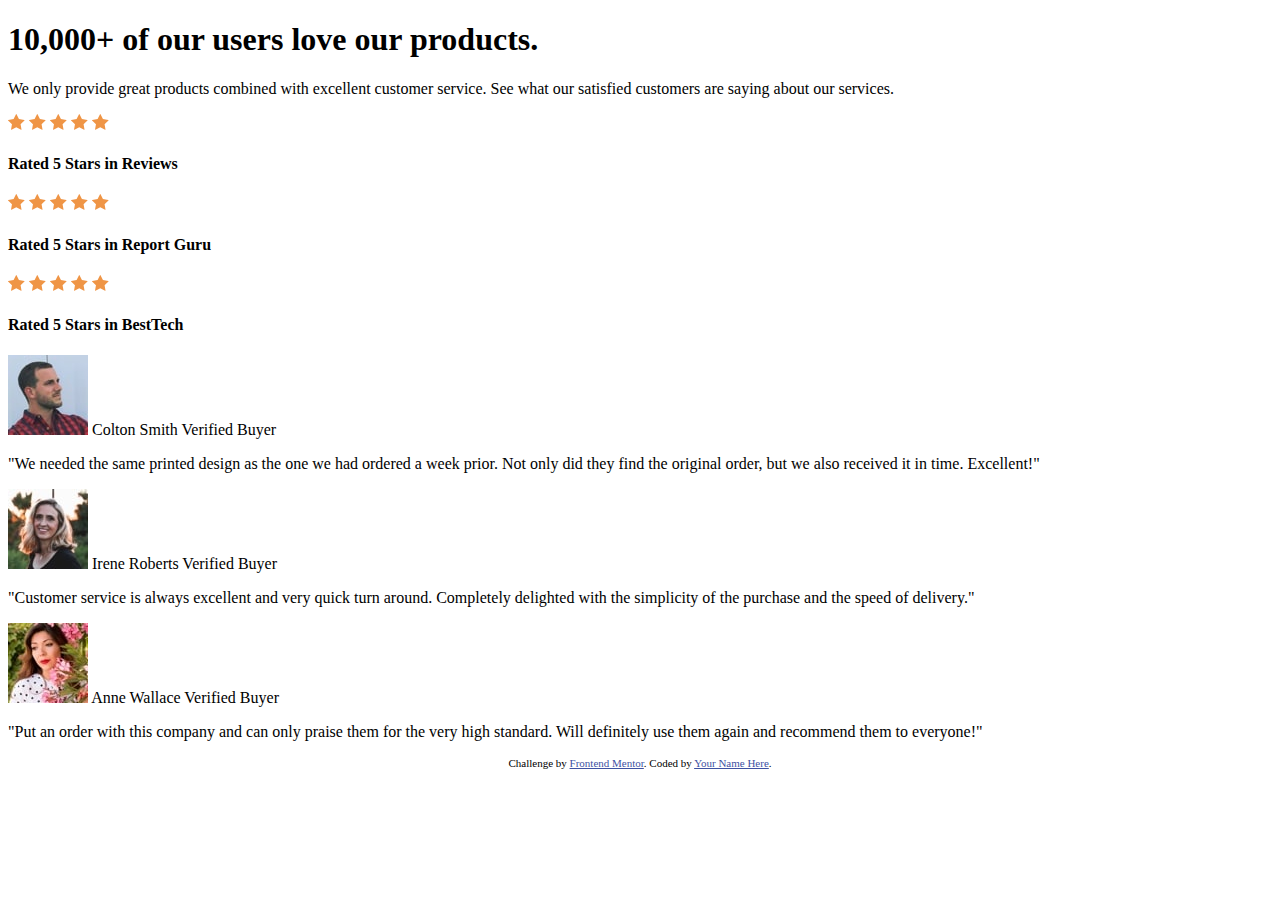
==== index.html @ 81e2a5a0 "Primer commit" ====
<!DOCTYPE html>
<html lang="en">
  <head>
    <meta charset="UTF-8" />
    <meta name="viewport" content="width=device-width, initial-scale=1.0" />
    <link rel="stylesheet" href="./scss/main.css">
    <link rel="icon" type="image/png" sizes="32x32" href="./images/favicon-32x32.png"/>

    <title>Frontend Mentor | Social proof section</title>

    <style>
      
    </style>
  </head>
  <body>
    <header>
      <h1>10,000+ of our users love our products.</h1>
      <p>We only provide great products combined with excellent customer service.
        See what our satisfied customers are saying about our services.</p>
    </header>

    <div class="starscontainer">
      <div class="stars star1">
        <div class="fivestars">
          <img src="images/icon-star.svg" alt="">
          <img src="images/icon-star.svg" alt="">
          <img src="images/icon-star.svg" alt="">
          <img src="images/icon-star.svg" alt="">
          <img src="images/icon-star.svg" alt="">
        </div>
        <h4 class="text">Rated 5 Stars in Reviews</h4>
      </div>
      <div class="stars star2">
        <div class="fivestars">
          <img src="images/icon-star.svg" alt="">
          <img src="images/icon-star.svg" alt="">
          <img src="images/icon-star.svg" alt="">
          <img src="images/icon-star.svg" alt="">
          <img src="images/icon-star.svg" alt="">
        </div>
        <h4 class="text">Rated 5 Stars in Report Guru</h4>
      </div>
      <div class="stars star3">
        <div class="fivestars">
          <img src="images/icon-star.svg" alt="">
          <img src="images/icon-star.svg" alt="">
          <img src="images/icon-star.svg" alt="">
          <img src="images/icon-star.svg" alt="">
          <img src="images/icon-star.svg" alt="">
        </div>
        <h4 class="text">Rated 5 Stars in BestTech</h4>
      </div>
    </div>
    
    <div class="cardscontainer">
      <div class="cards card1">
        <img src="./images/image-colton.jpg" alt="">
        <span class="name">Colton Smith</span>
        <span class="status">Verified Buyer</span>
        <p>"We needed the same printed design as the one we had ordered a week prior.
          Not only did they find the original order, but we also received it in time. Excellent!"</p>
      </div>
      
      <div class="cards card2">
        <img src="images/image-irene.jpg" alt="">
        <span class="name">Irene Roberts</span>
        <span class="status">Verified Buyer</span>
        <p>"Customer service is always excellent and very quick turn around. Completely
          delighted with the simplicity of the purchase and the speed of delivery."</p>
      </div>
      
      <div class="cards card3">
        <img src="images/image-anne.jpg" alt="">
        <span class="name">Anne Wallace</span>
        <span class="status">Verified Buyer</span>
        <p>"Put an order with this company and can only praise them for the very high
          standard. Will definitely use them again and recommend them to everyone!"</p>
      </div>
    </div>

    <footer>
      <div class="attribution">
        Challenge by
        <a href="https://www.frontendmentor.io?ref=challenge" target="_blank"
          >Frontend Mentor</a
        >. Coded by <a href="#">Your Name Here</a>.
      </div>
    </footer>
  </body>
</html>
---- scss/main.css ----
/*------------------------------FOOTER-----------------------------------*/
.attribution {
  font-size: 11px;
  text-align: center;
}

.attribution a {
  color: hsl(228deg, 45%, 44%);
}/*# sourceMappingURL=main.css.map */
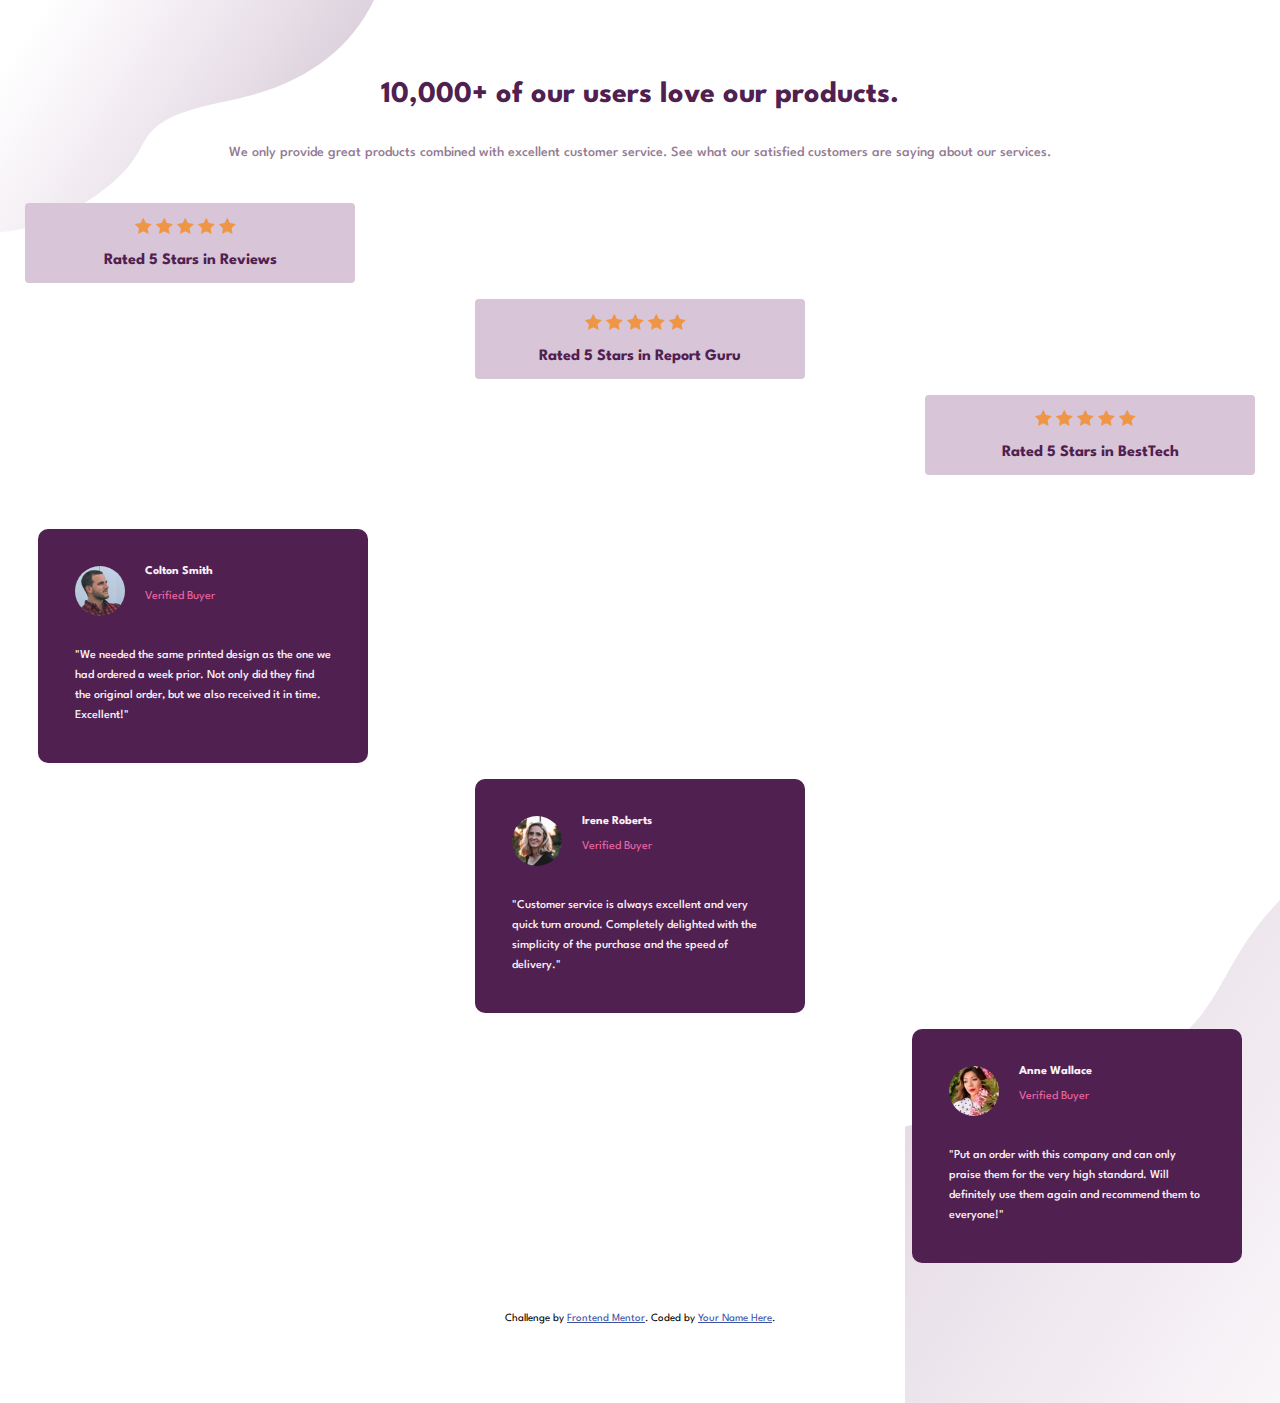
==== commit 89ec8cc3: "Se empieza con responsive" ====
--- a/index.html
+++ b/index.html
@@ -8,83 +8,81 @@
 
     <title>Frontend Mentor | Social proof section</title>
 
-    <style>
-      
-    </style>
+    
   </head>
   <body>
-    <header>
-      <h1>10,000+ of our users love our products.</h1>
-      <p>We only provide great products combined with excellent customer service.
-        See what our satisfied customers are saying about our services.</p>
-    </header>
-
-    <div class="starscontainer">
-      <div class="stars star1">
-        <div class="fivestars">
-          <img src="images/icon-star.svg" alt="">
-          <img src="images/icon-star.svg" alt="">
-          <img src="images/icon-star.svg" alt="">
-          <img src="images/icon-star.svg" alt="">
-          <img src="images/icon-star.svg" alt="">
+    <div class="container">
+      <header>
+        <h1>10,000+ of our users love our products.</h1>
+        <p>We only provide great products combined with excellent customer service.
+          See what our satisfied customers are saying about our services.</p>
+      </header>
+      <div class="starscontainer">
+        <div class="stars star1">
+          <div class="fivestars">
+            <img src="images/icon-star.svg" alt="">
+            <img src="images/icon-star.svg" alt="">
+            <img src="images/icon-star.svg" alt="">
+            <img src="images/icon-star.svg" alt="">
+            <img src="images/icon-star.svg" alt="">
+          </div>
+          <h4 class="text">Rated 5 Stars in Reviews</h4>
         </div>
-        <h4 class="text">Rated 5 Stars in Reviews</h4>
-      </div>
-      <div class="stars star2">
-        <div class="fivestars">
-          <img src="images/icon-star.svg" alt="">
-          <img src="images/icon-star.svg" alt="">
-          <img src="images/icon-star.svg" alt="">
-          <img src="images/icon-star.svg" alt="">
-          <img src="images/icon-star.svg" alt="">
+        <div class="stars star2">
+          <div class="fivestars">
+            <img src="images/icon-star.svg" alt="">
+            <img src="images/icon-star.svg" alt="">
+            <img src="images/icon-star.svg" alt="">
+            <img src="images/icon-star.svg" alt="">
+            <img src="images/icon-star.svg" alt="">
+          </div>
+          <h4 class="text">Rated 5 Stars in Report Guru</h4>
         </div>
-        <h4 class="text">Rated 5 Stars in Report Guru</h4>
-      </div>
-      <div class="stars star3">
-        <div class="fivestars">
-          <img src="images/icon-star.svg" alt="">
-          <img src="images/icon-star.svg" alt="">
-          <img src="images/icon-star.svg" alt="">
-          <img src="images/icon-star.svg" alt="">
-          <img src="images/icon-star.svg" alt="">
+        <div class="stars star3">
+          <div class="fivestars">
+            <img src="images/icon-star.svg" alt="">
+            <img src="images/icon-star.svg" alt="">
+            <img src="images/icon-star.svg" alt="">
+            <img src="images/icon-star.svg" alt="">
+            <img src="images/icon-star.svg" alt="">
+          </div>
+          <h4 class="text">Rated 5 Stars in BestTech</h4>
         </div>
-        <h4 class="text">Rated 5 Stars in BestTech</h4>
-      </div>
-    </div>
-    
-    <div class="cardscontainer">
-      <div class="cards card1">
-        <img src="./images/image-colton.jpg" alt="">
-        <span class="name">Colton Smith</span>
-        <span class="status">Verified Buyer</span>
-        <p>"We needed the same printed design as the one we had ordered a week prior.
-          Not only did they find the original order, but we also received it in time. Excellent!"</p>
       </div>
       
-      <div class="cards card2">
-        <img src="images/image-irene.jpg" alt="">
-        <span class="name">Irene Roberts</span>
-        <span class="status">Verified Buyer</span>
-        <p>"Customer service is always excellent and very quick turn around. Completely
-          delighted with the simplicity of the purchase and the speed of delivery."</p>
+      <div class="cardscontainer">
+        <div class="cards card1">
+          <img src="./images/image-colton.jpg" alt="">
+          <span class="name">Colton Smith</span>
+          <span class="status">Verified Buyer</span>
+          <p>"We needed the same printed design as the one we had ordered a week prior.
+            Not only did they find the original order, but we also received it in time. Excellent!"</p>
+        </div>
+      
+        <div class="cards card2">
+          <img src="images/image-irene.jpg" alt="">
+          <span class="name">Irene Roberts</span>
+          <span class="status">Verified Buyer</span>
+          <p>"Customer service is always excellent and very quick turn around. Completely
+            delighted with the simplicity of the purchase and the speed of delivery."</p>
+        </div>
+      
+        <div class="cards card3">
+          <img src="images/image-anne.jpg" alt="">
+          <span class="name">Anne Wallace</span>
+          <span class="status">Verified Buyer</span>
+          <p>"Put an order with this company and can only praise them for the very high
+            standard. Will definitely use them again and recommend them to everyone!"</p>
+        </div>
       </div>
-      
-      <div class="cards card3">
-        <img src="images/image-anne.jpg" alt="">
-        <span class="name">Anne Wallace</span>
-        <span class="status">Verified Buyer</span>
-        <p>"Put an order with this company and can only praise them for the very high
-          standard. Will definitely use them again and recommend them to everyone!"</p>
-      </div>
+      <footer>
+        <div class="attribution">
+          Challenge by
+          <a href="https://www.frontendmentor.io?ref=challenge" target="_blank"
+            >Frontend Mentor</a
+          >. Coded by <a href="#">Your Name Here</a>.
+        </div>
+      </footer>
     </div>
-
-    <footer>
-      <div class="attribution">
-        Challenge by
-        <a href="https://www.frontendmentor.io?ref=challenge" target="_blank"
-          >Frontend Mentor</a
-        >. Coded by <a href="#">Your Name Here</a>.
-      </div>
-    </footer>
   </body>
 </html>
--- a/scss/main.css
+++ b/scss/main.css
@@ -1,3 +1,125 @@
+@import url("https://fonts.googleapis.com/css2?family=League+Spartan:wght@400;500;700&family=Permanent+Marker&display=swap");
+/*------------------------------HEADER-----------------------------------*/
+header {
+  margin-bottom: 30px;
+}
+
+header h1 {
+  color: hsl(300deg, 43%, 22%);
+  font-size: 30px;
+  font-weight: 700;
+  line-height: 30px;
+  text-align: center;
+  margin: 0 64px 30px 64px;
+}
+
+header p {
+  color: hsl(303deg, 10%, 53%);
+  text-align: center;
+  line-height: 25px;
+  font-size: 14px;
+  font-weight: 500;
+  margin: 0 28px 0 28px;
+}
+
+.stars {
+  background-color: hsl(300deg, 19%, 81%);
+  border-radius: 4px;
+  margin: 8px 0;
+  width: 330px;
+  height: 80px;
+  padding: 15px;
+  font-weight: 700;
+  color: hsl(300deg, 43%, 22%);
+  display: flex;
+  flex-direction: column;
+  justify-content: space-between;
+  align-items: center;
+}
+
+.stars .fivestars {
+  min-width: 110px;
+}
+
+.stars .text {
+  min-width: 240px;
+  text-align: center;
+}
+
+/*------------------------------CARDS-----------------------------------*/
+.cards {
+  background-color: hsl(300deg, 43%, 22%);
+  border-radius: 10px;
+  max-width: 330px;
+  padding: 37px;
+  margin: 16px 24px 0px 24px;
+  color: hsl(300deg, 24%, 96%);
+  font-size: 12px;
+  display: grid;
+  grid-template-columns: 1fr 10fr;
+}
+
+.cards img {
+  border-radius: 50%;
+  width: 50px;
+  margin-right: 20px;
+  grid-column: 1/2;
+  grid-row: 1/3;
+}
+
+.cards .name {
+  font-weight: 700;
+  grid-column: 2/3;
+}
+
+.cards .status {
+  color: hsl(333deg, 80%, 67%);
+  grid-column: 2/3;
+}
+
+.cards p {
+  font-weight: 500;
+  line-height: 20px;
+  grid-column: 1/3;
+  margin-top: 30px;
+}
+
+* {
+  margin: 0;
+  padding: 0;
+  box-sizing: border-box;
+}
+
+body {
+  background: url(../images/bg-pattern-top-mobile.svg), url(../images/bg-pattern-bottom-mobile.svg);
+  background-repeat: no-repeat;
+  background-position: top left, bottom right;
+  font-family: "League Spartan", sans-serif;
+}
+
+.container {
+  margin: 80px auto;
+  display: flex;
+  flex-direction: column;
+}
+
+/*------------------------------STARS-----------------------------------*/
+.starscontainer {
+  display: flex;
+  flex-direction: column;
+  align-items: center;
+  margin-bottom: 30px;
+}
+
+/*------------------------------STARS-----------------------------------*/
+.cardscontainer {
+  display: flex;
+  flex-direction: column;
+  justify-content: space-between;
+  align-items: center;
+  margin-bottom: 50px;
+}
+
 /*------------------------------FOOTER-----------------------------------*/
 .attribution {
   font-size: 11px;
@@ -6,4 +128,26 @@
 
 .attribution a {
   color: hsl(228deg, 45%, 44%);
+}
+
+/*--------------------------RESPONSIVE >375px---------------------------*/
+@media only screen and (min-width: 376px) {
+  .starscontainer {
+    padding: 0 25px;
+  }
+  .star1 {
+    align-self: flex-start;
+  }
+  .star3 {
+    align-self: flex-end;
+  }
+  .cardscontainer {
+    padding: 0 14px;
+  }
+  .card1 {
+    align-self: flex-start;
+  }
+  .card3 {
+    align-self: flex-end;
+  }
 }/*# sourceMappingURL=main.css.map */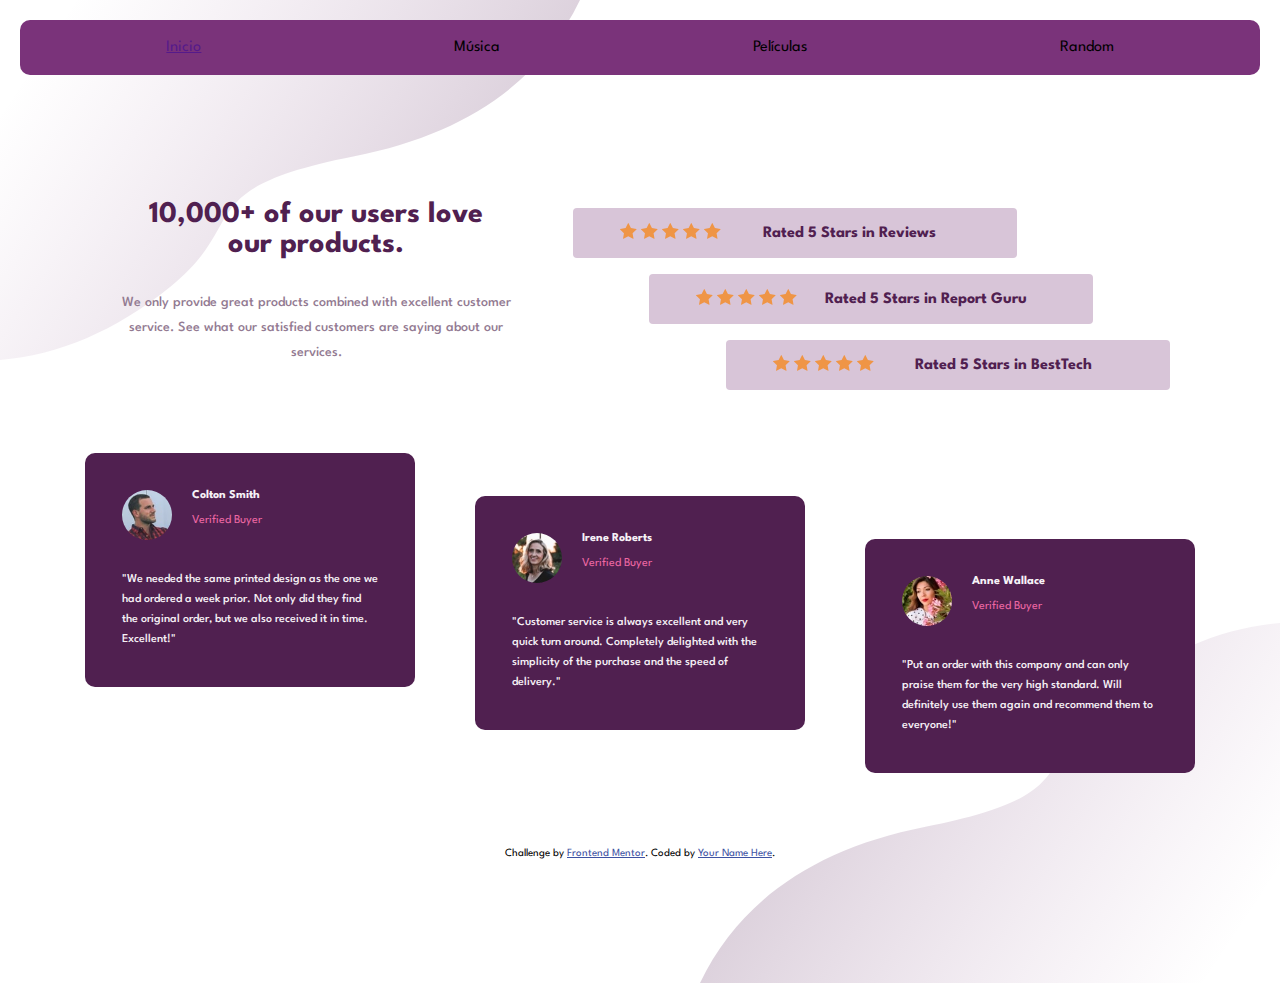
==== commit 3ce74793: "intentando que sass no arruine mi proyecto otra vez" ====
--- a/index.html
+++ b/index.html
@@ -6,11 +6,34 @@
     <link rel="stylesheet" href="./scss/main.css">
     <link rel="icon" type="image/png" sizes="32x32" href="./images/favicon-32x32.png"/>
 
-    <title>Frontend Mentor | Social proof section</title>
+    <title>PreEntrega</title>
 
     
   </head>
   <body>
+
+    <div class="menu">
+        <ul>
+          <li><a href="">Inicio</a></li>
+          <li><a href=""></a>Música</li>
+          <li><a href=""></a>Películas</li>
+          <li><a href=""></a>Random</li>
+        </ul>
+    </div>
+
+
+
+
+
+
+
+
+
+
+
+
+
+
     <div class="container">
       <header>
         <h1>10,000+ of our users love our products.</h1>
--- a/scss/main.css
+++ b/scss/main.css
@@ -22,6 +22,7 @@
   margin: 0 28px 0 28px;
 }
 
+/*------------------------------STARS-----------------------------------*/
 .stars {
   background-color: hsl(300deg, 19%, 81%);
   border-radius: 4px;
@@ -84,6 +85,17 @@
   margin-top: 30px;
 }
 
+.menu ul {
+  margin: 20px;
+  padding: 20px;
+  background-color: hsl(300deg, 41%, 34%);
+  list-style: none;
+  display: flex;
+  justify-content: space-around;
+  align-items: center;
+  border-radius: 10px;
+}
+
 * {
   margin: 0;
   padding: 0;
@@ -150,4 +162,96 @@
   .card3 {
     align-self: flex-end;
   }
+}
+/*--------------------------RESPONSIVE >768px---------------------------*/
+@media only screen and (min-width: 768px) {
+  body {
+    background: url(../images/bg-pattern-top-desktop.svg), url(../images/bg-pattern-bottom-desktop.svg);
+    background-position: top left, bottom right;
+    background-repeat: no-repeat;
+    background-size: 400px;
+  }
+  .stars {
+    flex-direction: row;
+    width: 444px;
+    height: 50px;
+    justify-content: center;
+  }
+  .cardscontainer {
+    display: grid;
+    grid-template-columns: 1fr 1fr;
+  }
+  .card1 {
+    grid-column: 1/2;
+    justify-self: center;
+  }
+  .card2 {
+    grid-column: 2/3;
+    justify-self: center;
+  }
+  .card3 {
+    grid-column: 1/3;
+    grid-row: 2/3;
+    justify-self: center;
+  }
+}
+/*--------------------------RESPONSIVE >895px---------------------------*/
+@media only screen and (min-width: 894px) {
+  .container {
+    display: grid;
+    grid-template-columns: repeat(12, 1fr);
+    row-gap: 25px;
+  }
+  header {
+    grid-column: 1/6;
+  }
+  .starscontainer {
+    grid-column: 6/-1;
+  }
+  .cardscontainer {
+    grid-column: 1/-1;
+  }
+  footer {
+    grid-column: 1/-1;
+  }
+}
+/*--------------------------RESPONSIVE >1160px---------------------------*/
+@media only screen and (min-width: 1160px) {
+  body {
+    background-size: 580px;
+  }
+  .container {
+    margin: 125px auto;
+    max-width: 1110px;
+  }
+  .cardscontainer {
+    display: flex;
+    flex-direction: row;
+    padding: 0;
+    height: 320px;
+  }
+  .cards {
+    margin: 0;
+  }
+}
+/*--------------------------RESPONSIVE >1440px---------------------------*/
+@media only screen and (min-width: 1440px) {
+  header {
+    max-width: 430px;
+    margin: 0;
+  }
+  header h1 {
+    font-size: 45px;
+    text-align: left;
+    margin: 0;
+    line-height: 45px;
+  }
+  header p {
+    text-align: left;
+    margin: 15px 0 30px 0;
+  }
+  .starscontainer {
+    grid-column: 7/-1;
+    padding: 0;
+  }
 }/*# sourceMappingURL=main.css.map */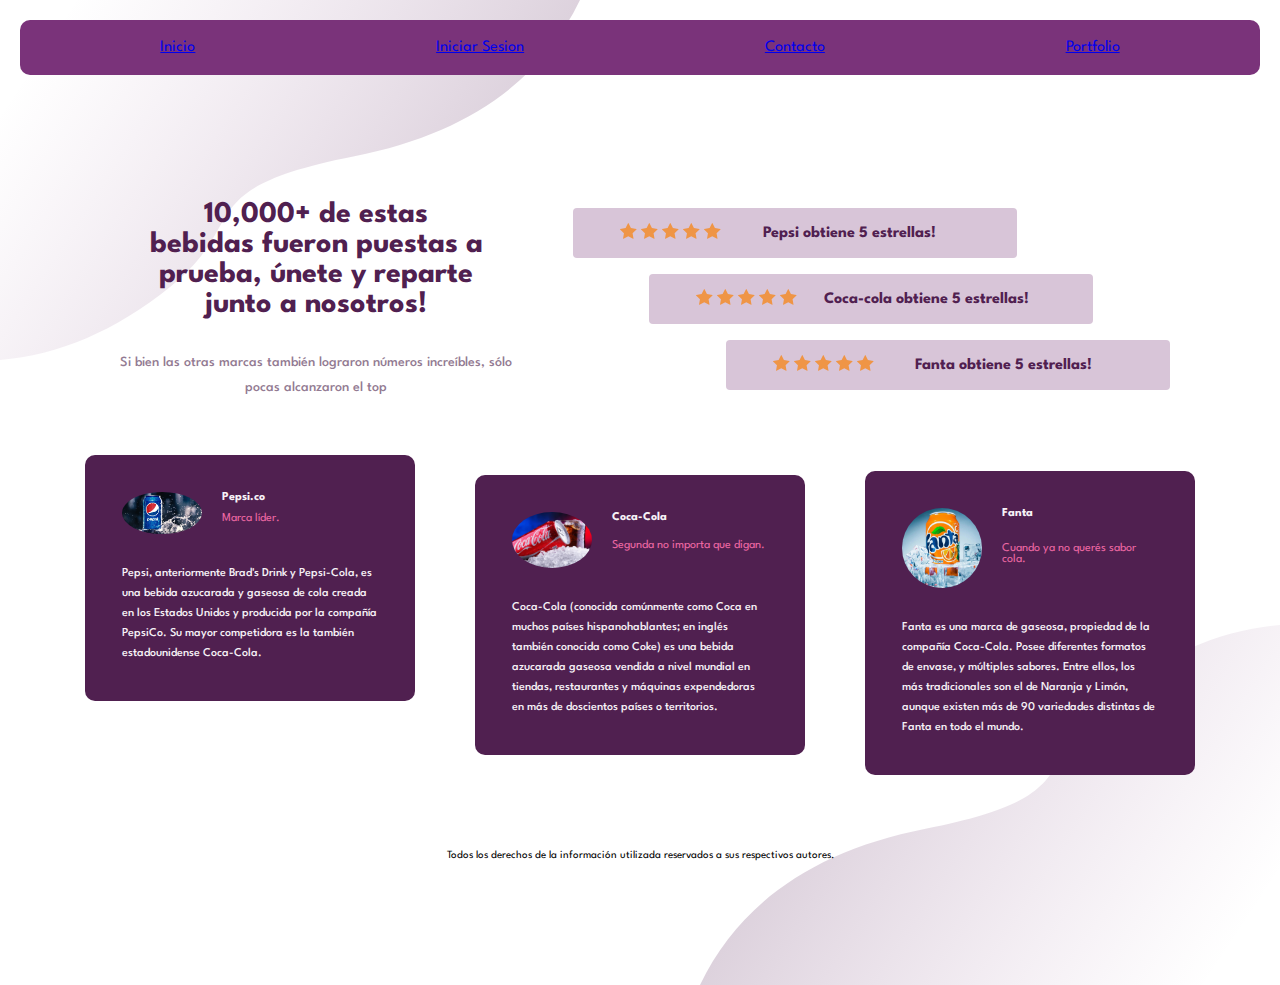
==== commit b238792e: "Terminadas las secciones aunque sass solo complicó todo" ====
--- a/index.html
+++ b/index.html
@@ -14,31 +14,20 @@
 
     <div class="menu">
         <ul>
-          <li><a href="">Inicio</a></li>
-          <li><a href=""></a>Música</li>
-          <li><a href=""></a>Películas</li>
-          <li><a href=""></a>Random</li>
+          <li><a href="./index.html">Inicio</a></li>
+          <li><a href="./secc-index/login.html">Iniciar Sesion</a></li>
+          <li><a href="./secc-index/contacto.html">Contacto</a></li>
+          <li><a href="./secc-index/portfolio.html">Portfolio</a></li>
         </ul>
     </div>
 
 
-
-
-
-
-
-
-
-
-
-
-
-
     <div class="container">
       <header>
-        <h1>10,000+ of our users love our products.</h1>
-        <p>We only provide great products combined with excellent customer service.
-          See what our satisfied customers are saying about our services.</p>
+        <h1>10,000+ de estas bebidas fueron puestas a prueba, únete y reparte junto a nosotros!</h1>
+        <p>Si bien las otras marcas también lograron números increíbles, sólo
+          pocas alcanzaron el top
+        </p>
       </header>
       <div class="starscontainer">
         <div class="stars star1">
@@ -49,7 +38,7 @@
             <img src="images/icon-star.svg" alt="">
             <img src="images/icon-star.svg" alt="">
           </div>
-          <h4 class="text">Rated 5 Stars in Reviews</h4>
+          <h4 class="text">Pepsi obtiene 5 estrellas!</h4>
         </div>
         <div class="stars star2">
           <div class="fivestars">
@@ -59,7 +48,7 @@
             <img src="images/icon-star.svg" alt="">
             <img src="images/icon-star.svg" alt="">
           </div>
-          <h4 class="text">Rated 5 Stars in Report Guru</h4>
+          <h4 class="text">Coca-cola obtiene 5 estrellas!</h4>
         </div>
         <div class="stars star3">
           <div class="fivestars">
@@ -69,41 +58,35 @@
             <img src="images/icon-star.svg" alt="">
             <img src="images/icon-star.svg" alt="">
           </div>
-          <h4 class="text">Rated 5 Stars in BestTech</h4>
+          <h4 class="text">Fanta obtiene 5 estrellas!</h4>
         </div>
       </div>
       
       <div class="cardscontainer">
         <div class="cards card1">
-          <img src="./images/image-colton.jpg" alt="">
-          <span class="name">Colton Smith</span>
-          <span class="status">Verified Buyer</span>
-          <p>"We needed the same printed design as the one we had ordered a week prior.
-            Not only did they find the original order, but we also received it in time. Excellent!"</p>
+          <img src="./imagenes/pepsi.jpg" alt="">
+          <span class="name">Pepsi.co</span>
+          <span class="status">Marca líder.</span>
+          <p>Pepsi, anteriormente Brad's Drink y Pepsi-Cola, es una bebida azucarada y gaseosa de cola creada en los Estados Unidos y producida por la compañía PepsiCo. Su mayor competidora es la también estadounidense Coca-Cola.</p>
         </div>
       
         <div class="cards card2">
-          <img src="images/image-irene.jpg" alt="">
-          <span class="name">Irene Roberts</span>
-          <span class="status">Verified Buyer</span>
-          <p>"Customer service is always excellent and very quick turn around. Completely
-            delighted with the simplicity of the purchase and the speed of delivery."</p>
+          <img src="./imagenes/coca.jpg" alt="">
+          <span class="name">Coca-Cola</span>
+          <span class="status">Segunda no importa que digan.</span>
+          <p>Coca-Cola (conocida comúnmente como Coca en muchos países hispanohablantes; en inglés también conocida como Coke) es una bebida azucarada gaseosa vendida a nivel mundial en tiendas, restaurantes y máquinas expendedoras en más de doscientos países o territorios.</p>
         </div>
       
         <div class="cards card3">
-          <img src="images/image-anne.jpg" alt="">
-          <span class="name">Anne Wallace</span>
-          <span class="status">Verified Buyer</span>
-          <p>"Put an order with this company and can only praise them for the very high
-            standard. Will definitely use them again and recommend them to everyone!"</p>
+          <img src="./imagenes/fanta.jpg" alt="">
+          <span class="name">Fanta</span>
+          <span class="status">Cuando ya no querés sabor cola.</span>
+          <p>Fanta es una marca de gaseosa, propiedad de la compañía Coca-Cola. Posee diferentes formatos de envase, y múltiples sabores. Entre ellos, los más tradicionales son el de Naranja y Limón, aunque existen más de 90 variedades distintas de Fanta en todo el mundo.</p>
         </div>
       </div>
       <footer>
         <div class="attribution">
-          Challenge by
-          <a href="https://www.frontendmentor.io?ref=challenge" target="_blank"
-            >Frontend Mentor</a
-          >. Coded by <a href="#">Your Name Here</a>.
+          Todos los derechos de la información utilizada reservados a sus respectivos autores.
         </div>
       </footer>
     </div>
--- a/scss/main.css
+++ b/scss/main.css
@@ -62,7 +62,7 @@
 
 .cards img {
   border-radius: 50%;
-  width: 50px;
+  width: 80px;
   margin-right: 20px;
   grid-column: 1/2;
   grid-row: 1/3;
@@ -94,6 +94,141 @@
   justify-content: space-around;
   align-items: center;
   border-radius: 10px;
+}
+
+.sectionall {
+  font-family: arial;
+  background-image: url("./bg.png");
+}
+
+.form-login {
+  width: 400px;
+  height: 340px;
+  background: #4e4d4d;
+  margin: auto;
+  margin-top: 180px;
+  box-shadow: 7px 13px 37px #000;
+  padding: 20px 30px;
+  border-top: 4px solid #017bab;
+  color: white;
+}
+
+.form-login h5 {
+  margin: 0;
+  text-align: center;
+  height: 40px;
+  margin-bottom: 30px;
+  border-bottom: 1px solid;
+  font-size: 20px;
+}
+
+.controls {
+  width: 100%;
+  border: 1px solid #017bab;
+  margin-bottom: 15px;
+  padding: 11px 10px;
+  background: #252323;
+  font-size: 14px;
+  font-weight: bold;
+}
+
+.buttons {
+  width: 100%;
+  height: 40px;
+  background: #017bab;
+  border: none;
+  color: white;
+  margin-bottom: 16px;
+}
+
+.form-login p {
+  height: 40px;
+  text-align: center;
+  border-bottom: 1px solid;
+}
+
+.form-login a {
+  color: white;
+  text-decoration: none;
+  font-size: 14px;
+}
+
+.form-login a:hover {
+  text-decoration: underline;
+}
+
+* {
+  margin: 0;
+  padding: 0;
+  box-sizing: border-box;
+}
+
+body {
+  background: #a8e6cf;
+  font-family: Arial, Helvetica, sans-serif;
+}
+
+.form-contact {
+  background: #FFF;
+  width: 400px;
+  position: absolute;
+  top: 50%;
+  left: 50%;
+  transform: translate(-50%, -50%);
+  box-shadow: 7px 13px 37px rgba(0, 0, 0, 0.8);
+}
+
+.header-contacto {
+  width: 100%;
+  background: #ff165d;
+  overflow: hidden;
+  color: white;
+}
+
+header span {
+  font-size: 100px;
+  display: block;
+  text-align: center;
+  padding: 2.5rem;
+}
+
+.contact {
+  padding: 0.8rem;
+  overflow: hidden;
+  color: gray;
+}
+
+.contact label, .contact input, .contact textarea {
+  display: block;
+  width: 100%;
+  margin-bottom: 5px;
+}
+
+.contact label {
+  font-weight: 700;
+}
+
+.contact input:not([type=submit]), .contact textarea {
+  border: none;
+  border-bottom: 2px solid #ff165d;
+  margin-bottom: 10px;
+  font-size: 20px;
+  outline: none;
+  color: gray;
+}
+
+.contact textarea {
+  min-height: 100px;
+}
+
+input[type=submit] {
+  padding: 10px;
+  background: #ff165d;
+  border: none;
+  color: white;
+  font-size: 20px;
+  /* pointer-events: none; */
+  cursor: pointer;
 }
 
 * {
